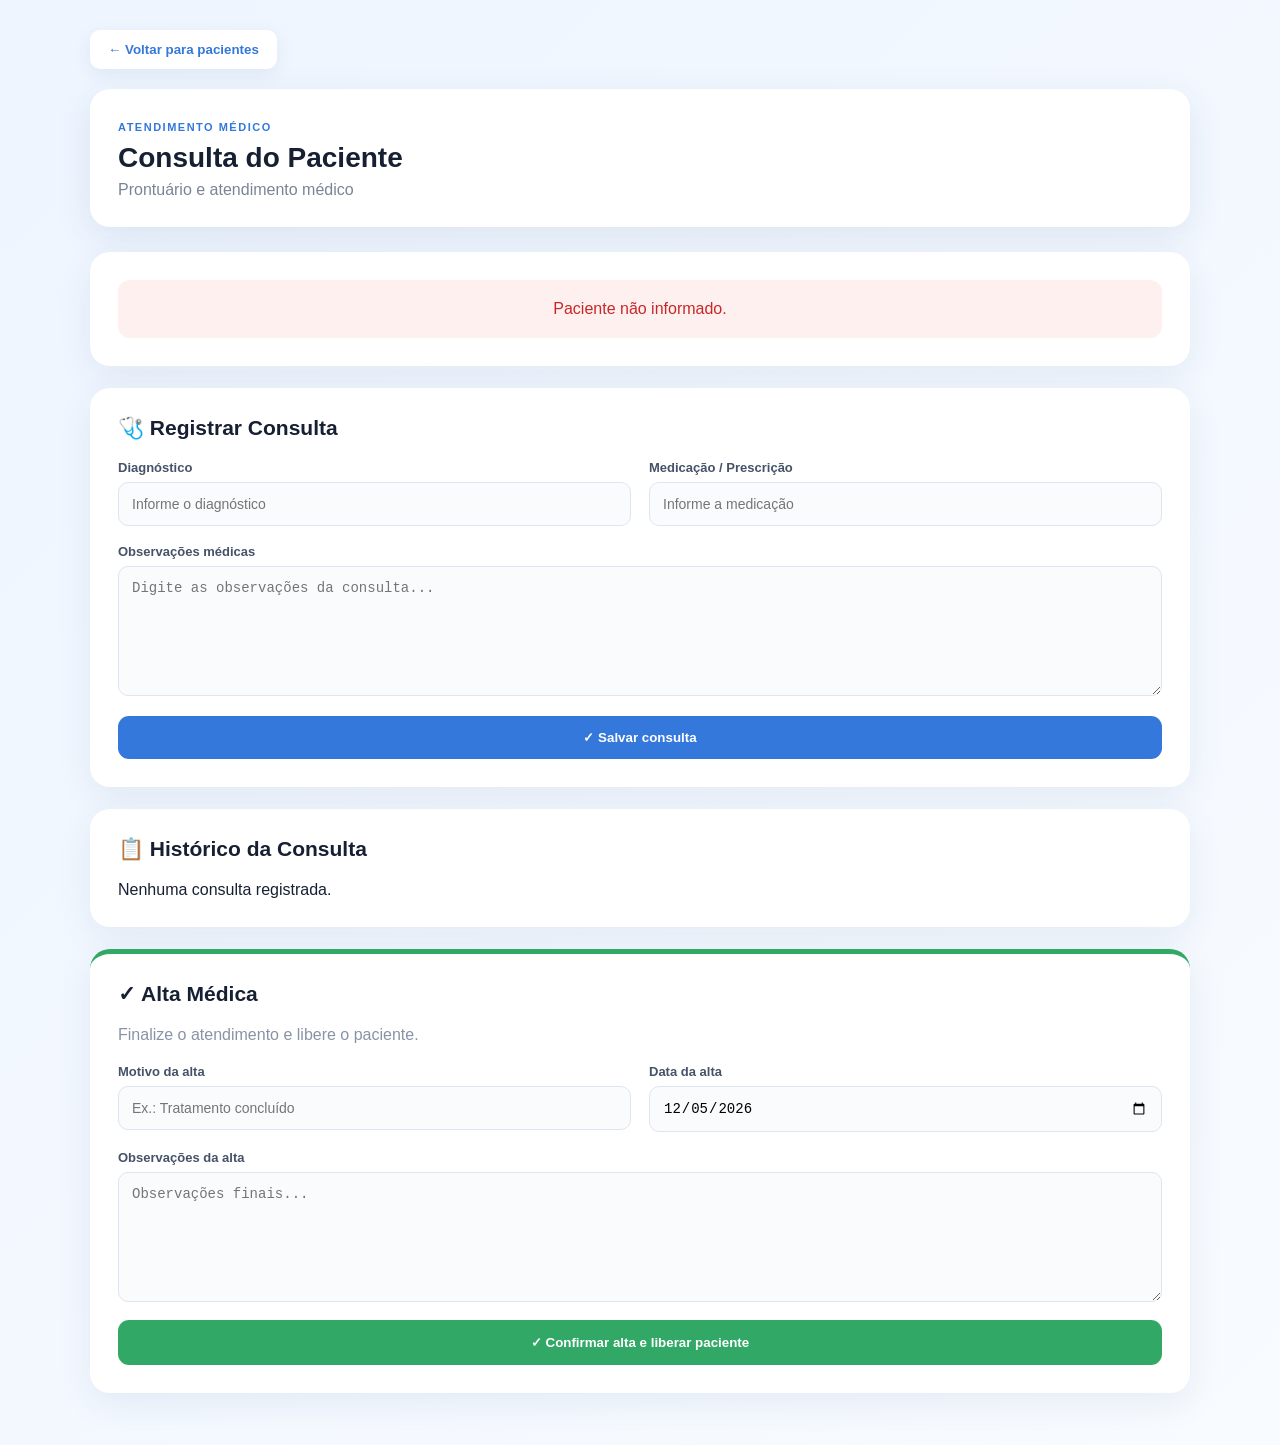
==== frontend/consulta.html @ 44344b50 "Add files via upload" ====
<!DOCTYPE html>
<html lang="pt-BR">

<head>

    <meta charset="UTF-8">

    <meta
        name="viewport"
        content="width=device-width, initial-scale=1.0"
    >

    <title>
        Consulta Médica
    </title>

    <style>

        * {
            box-sizing: border-box;
            margin: 0;
            padding: 0;
        }


        body {

            font-family:
                Arial,
                Helvetica,
                sans-serif;

            background:
                linear-gradient(
                    135deg,
                    #eef5ff,
                    #f8fbff
                );

            color: #172033;

            min-height: 100vh;

            padding: 30px 15px;

        }


        .container {

            max-width: 1100px;

            margin: auto;

        }


        .voltar {

            background: white;

            color: #3478db;

            border: none;

            padding: 12px 18px;

            border-radius: 10px;

            cursor: pointer;

            font-weight: bold;

            margin-bottom: 20px;

            box-shadow:
                0 5px 18px
                rgba(30,70,120,.08);

        }


        .header {

            background: white;

            border-radius: 20px;

            padding: 28px;

            margin-bottom: 25px;

            box-shadow:
                0 10px 35px
                rgba(30,70,120,.10);

        }


        .tag {

            color: #3478db;

            font-size: 11px;

            font-weight: bold;

            letter-spacing: 1.5px;

        }


        .header h1 {

            margin-top: 7px;

            font-size: 28px;

        }


        .header p {

            color: #7a8497;

            margin-top: 7px;

        }


        .card {

            background: white;

            border-radius: 20px;

            padding: 28px;

            margin-bottom: 22px;

            box-shadow:
                0 10px 35px
                rgba(30,70,120,.08);

        }


        .card h2 {

            margin-bottom: 20px;

            font-size: 21px;

        }


        .patient-header {

            display: flex;

            align-items: center;

            gap: 15px;

            margin-bottom: 22px;

        }


        .avatar {

            width: 60px;

            height: 60px;

            border-radius: 16px;

            display: flex;

            align-items: center;

            justify-content: center;

            background: #eaf3ff;

            color: #3478db;

            font-size: 25px;

            font-weight: bold;

        }


        .patient-header h2 {

            margin: 0;

        }


        .patient-header p {

            color: #8993a5;

            margin-top: 5px;

        }


        .info-grid {

            display: grid;

            grid-template-columns:
                repeat(3, 1fr);

            gap: 12px;

        }


        .info {

            background: #f7f9fc;

            padding: 15px;

            border-radius: 12px;

        }


        .info span {

            display: block;

            color: #8993a5;

            font-size: 11px;

            margin-bottom: 6px;

        }


        .info strong {

            font-size: 14px;

        }


        .risk {

            display: inline-block;

            margin-top: 18px;

            padding: 8px 13px;

            border-radius: 20px;

            font-size: 12px;

            font-weight: bold;

            text-transform: uppercase;

        }


        .risco-vermelho {

            background: #ffe7e7;

            color: #d82f2f;

        }


        .risco-amarelo {

            background: #fff8d9;

            color: #a18400;

        }


        .risco-verde {

            background: #e6f8ed;

            color: #23824b;

        }


        .risco-laranja {

            background: #fff0df;

            color: #d76a00;

        }


        .observacao {

            margin-top: 15px;

            padding: 15px;

            border-radius: 12px;

            background: #f8fafc;

            color: #596579;

            font-size: 14px;

        }


        .form-grid {

            display: grid;

            grid-template-columns:
                repeat(2, 1fr);

            gap: 18px;

        }


        .input-group {

            display: flex;

            flex-direction: column;

            gap: 7px;

        }


        .full {

            grid-column: 1 / -1;

        }


        label {

            font-size: 13px;

            font-weight: bold;

            color: #465268;

        }


        input,
        textarea {

            width: 100%;

            border: 1px solid #dfe5ee;

            background: #fafbfd;

            padding: 13px;

            border-radius: 10px;

            outline: none;

            font-size: 14px;

        }


        input:focus,
        textarea:focus {

            border-color: #3478db;

            background: white;

        }


        textarea {

            min-height: 130px;

            resize: vertical;

        }


        button {

            border: none;

            cursor: pointer;

            border-radius: 11px;

            font-weight: bold;

        }


        .primary {

            margin-top: 20px;

            background: #3478db;

            color: white;

            padding: 14px 24px;

            width: 100%;

        }


        .primary:hover {

            background: #2865bd;

        }


        .alta {

            border-top: 5px solid #32a866;

        }


        .alta button {

            width: 100%;

            padding: 15px;

            background: #32a866;

            color: white;

            margin-top: 18px;

        }


        .success {

            background: #e8f8ef;

            color: #23824b;

            padding: 14px;

            border-radius: 10px;

            margin-top: 15px;

            display: none;

        }


        .error {

            background: #fff0f0;

            color: #c62828;

            padding: 20px;

            border-radius: 12px;

            text-align: center;

        }


        .historico {

            margin-top: 20px;

        }


        .consulta-historico {

            background: #f7f9fc;

            padding: 15px;

            border-radius: 12px;

            margin-bottom: 10px;

        }


        .consulta-historico strong {

            display: block;

            margin-bottom: 5px;

        }


        .consulta-historico span {

            display: block;

            color: #667085;

            font-size: 13px;

            margin-top: 4px;

        }


        @media(max-width:700px) {

            .info-grid,
            .form-grid {

                grid-template-columns: 1fr;

            }


            .full {

                grid-column: auto;

            }

        }

    </style>

</head>


<body>

<div class="container">


    <button
        class="voltar"
        onclick="voltar()"
    >

        ← Voltar para pacientes

    </button>


    <header class="header">

        <span class="tag">
            ATENDIMENTO MÉDICO
        </span>

        <h1>
            Consulta do Paciente
        </h1>

        <p>
            Prontuário e atendimento médico
        </p>

    </header>


    <!-- =========================================
         DADOS DO PACIENTE
    ========================================== -->

    <section
        class="card"
        id="dadosPaciente"
    >

        <h2>
            Carregando paciente...
        </h2>

    </section>


    <!-- =========================================
         CONSULTA
    ========================================== -->

    <section class="card">

        <h2>
            🩺 Registrar Consulta
        </h2>


        <div class="form-grid">


            <div class="input-group">

                <label>
                    Diagnóstico
                </label>

                <input
                    id="diagnostico"
                    placeholder="Informe o diagnóstico"
                >

            </div>


            <div class="input-group">

                <label>
                    Medicação / Prescrição
                </label>

                <input
                    id="medicacao"
                    placeholder="Informe a medicação"
                >

            </div>


            <div class="input-group full">

                <label>
                    Observações médicas
                </label>

                <textarea
                    id="observacoes"
                    placeholder="Digite as observações da consulta..."
                ></textarea>

            </div>

        </div>


        <button
            class="primary"
            onclick="salvarConsulta()"
        >

            ✓ Salvar consulta

        </button>


        <div
            id="sucessoConsulta"
            class="success"
        >

            ✓ Consulta salva com sucesso.

        </div>

    </section>


    <!-- =========================================
         HISTÓRICO
    ========================================== -->

    <section class="card">

        <h2>
            📋 Histórico da Consulta
        </h2>


        <div
            id="historico"
            class="historico"
        >

            Nenhuma consulta registrada.

        </div>

    </section>


    <!-- =========================================
         ALTA
    ========================================== -->

    <section class="card alta">

        <h2>
            ✓ Alta Médica
        </h2>


        <p
            style="
                color:#8993a5;
                margin-bottom:20px;
            "
        >

            Finalize o atendimento e libere o paciente.

        </p>


        <div class="form-grid">


            <div class="input-group">

                <label>
                    Motivo da alta
                </label>

                <input
                    id="motivoAlta"
                    placeholder="Ex.: Tratamento concluído"
                >

            </div>


            <div class="input-group">

                <label>
                    Data da alta
                </label>

                <input
                    type="date"
                    id="dataAlta"
                >

            </div>


            <div class="input-group full">

                <label>
                    Observações da alta
                </label>

                <textarea
                    id="observacaoAlta"
                    placeholder="Observações finais..."
                ></textarea>

            </div>

        </div>


        <button
            onclick="darAlta()"
        >

            ✓ Confirmar alta e liberar paciente

        </button>

    </section>


</div>


<script>

    const params =
        new URLSearchParams(
            window.location.search
        );


    const pacienteId =
        params.get("id");


    let pacienteAtual =
        null;


    // =============================================
    // VOLTAR
    // =============================================

    function voltar() {

        window.location.href =
            "/medico.html";

    }


    // =============================================
    // CARREGAR PACIENTE
    // =============================================

    async function carregarPaciente() {

        const div =
            document.getElementById(
                "dadosPaciente"
            );


        if (!pacienteId) {

            div.innerHTML = `

                <div class="error">

                    Paciente não informado.

                </div>

            `;

            return;

        }


        try {

            const response =
                await fetch(
                    `/paciente/${pacienteId}`
                );


            const data =
                await response.json();


            if (!response.ok) {

                throw new Error(
                    data.erro ||
                    "Paciente não encontrado."
                );

            }


            pacienteAtual =
                data;


            const nome =
                data.nome ||
                "Paciente";


            const risco =
                String(
                    data.risco ||
                    "verde"
                ).toLowerCase();


            let classeRisco =
                "risco-verde";


            if (
                risco.includes("vermelho")
            ) {

                classeRisco =
                    "risco-vermelho";

            }

            else if (
                risco.includes("amarelo")
            ) {

                classeRisco =
                    "risco-amarelo";

            }

            else if (
                risco.includes("laranja")
            ) {

                classeRisco =
                    "risco-laranja";

            }


            const temperatura =
                data.temperatura !== null &&
                data.temperatura !== undefined &&
                data.temperatura !== ""
                    ? data.temperatura + " °C"
                    : "Não informada";


            div.innerHTML = `

                <div class="patient-header">

                    <div class="avatar">

                        ${nome
                            .charAt(0)
                            .toUpperCase()}

                    </div>


                    <div>

                        <h2>
                            ${nome}
                        </h2>

                        <p>
                            Paciente em atendimento
                        </p>

                    </div>

                </div>


                <div class="info-grid">

                    <div class="info">

                        <span>
                            Sintoma principal
                        </span>

                        <strong>
                            ${data.sintoma || "Não informado"}
                        </strong>

                    </div>


                    <div class="info">

                        <span>
                            Temperatura
                        </span>

                        <strong>
                            ${temperatura}
                        </strong>

                    </div>


                    <div class="info">

                        <span>
                            Alergias
                        </span>

                        <strong>
                            ${data.alergias || "Nenhuma"}
                        </strong>

                    </div>

                </div>


                <span
                    class="risk ${classeRisco}"
                >

                    Risco:
                    ${data.risco || "Não informado"}

                </span>


                <div class="observacao">

                    <strong>
                        Observações da triagem:
                    </strong>

                    <br><br>

                    ${data.observacao || "Nenhuma"}

                </div>

            `;


            carregarHistorico();


        } catch (error) {

            console.error(error);


            div.innerHTML = `

                <div class="error">

                    ❌ Não foi possível carregar o paciente.

                    <br><br>

                    ${error.message}

                </div>

            `;

        }

    }


    // =============================================
    // SALVAR CONSULTA
    // =============================================

    async function salvarConsulta() {

        if (!pacienteAtual) {

            alert(
                "Paciente não carregado."
            );

            return;

        }


        const diagnostico =
            document
                .getElementById(
                    "diagnostico"
                )
                .value
                .trim();


        const medicacao =
            document
                .getElementById(
                    "medicacao"
                )
                .value
                .trim();


        const observacoes =
            document
                .getElementById(
                    "observacoes"
                )
                .value
                .trim();


        if (!diagnostico) {

            alert(
                "Informe o diagnóstico."
            );

            return;

        }


        try {

            const response =
                await fetch(
                    "/consulta",
                    {

                        method: "POST",

                        headers: {

                            "Content-Type":
                                "application/json"

                        },

                        body: JSON.stringify({

                            pacienteId:
                                pacienteAtual.id,

                            diagnostico:
                                diagnostico,

                            medicacao:
                                medicacao,

                            observacoes:
                                observacoes

                        })

                    }
                );


            const data =
                await response.json();


            if (!response.ok) {

                throw new Error(
                    data.erro ||
                    "Erro ao salvar consulta."
                );

            }


            document
                .getElementById(
                    "sucessoConsulta"
                )
                .style.display =
                "block";


            document
                .getElementById(
                    "diagnostico"
                )
                .value = "";


            document
                .getElementById(
                    "medicacao"
                )
                .value = "";


            document
                .getElementById(
                    "observacoes"
                )
                .value = "";


            carregarHistorico();


            alert(
                "✓ Consulta salva com sucesso!"
            );


        } catch (error) {

            console.error(error);


            alert(
                "Erro ao salvar consulta:\n\n" +
                error.message
            );

        }

    }


    // =============================================
    // HISTÓRICO
    // =============================================

    async function carregarHistorico() {

        if (!pacienteId) {
            return;
        }


        const div =
            document.getElementById(
                "historico"
            );


        try {

            const response =
                await fetch(
                    `/paciente/${pacienteId}/consultas`
                );


            const consultas =
                await response.json();


            if (
                !Array.isArray(consultas) ||
                consultas.length === 0
            ) {

                div.innerHTML = `

                    <p style="color:#8993a5">
                        Nenhuma consulta registrada.
                    </p>

                `;

                return;

            }


            div.innerHTML = "";


            consultas
                .slice()
                .reverse()
                .forEach(
                    consulta => {

                        const data =
                            new Date(
                                consulta.createdAt
                            )
                            .toLocaleString(
                                "pt-BR"
                            );


                        div.innerHTML += `

                            <div
                                class="consulta-historico"
                            >

                                <strong>
                                    Diagnóstico:
                                    ${consulta.diagnostico}
                                </strong>

                                <span>
                                    Medicação:
                                    ${consulta.medicacao || "Nenhuma"}
                                </span>

                                <span>
                                    Observações:
                                    ${consulta.observacoes || "Nenhuma"}
                                </span>

                                <span>
                                    Data:
                                    ${data}
                                </span>

                            </div>

                        `;

                    }
                );


        } catch (error) {

            console.error(error);

            div.innerHTML = `
                <p style="color:#c62828">
                    Erro ao carregar histórico.
                </p>
            `;

        }

    }


    // =============================================
    // DATA ATUAL
    // =============================================

    function colocarDataAtual() {

        const hoje =
            new Date();


        const ano =
            hoje.getFullYear();


        const mes =
            String(
                hoje.getMonth() + 1
            ).padStart(2, "0");


        const dia =
            String(
                hoje.getDate()
            ).padStart(2, "0");


        document
            .getElementById(
                "dataAlta"
            )
            .value =
            `${ano}-${mes}-${dia}`;

    }


    // =============================================
    // DAR ALTA
    // =============================================

    async function darAlta() {

        if (!pacienteAtual) {

            alert(
                "Paciente não carregado."
            );

            return;

        }


        const motivo =
            document
                .getElementById(
                    "motivoAlta"
                )
                .value
                .trim();


        const data =
            document
                .getElementById(
                    "dataAlta"
                )
                .value;


        const observacao =
            document
                .getElementById(
                    "observacaoAlta"
                )
                .value
                .trim();


        if (!motivo) {

            alert(
                "Informe o motivo da alta."
            );

            return;

        }


        if (!data) {

            alert(
                "Informe a data da alta."
            );

            return;

        }


        const confirmar =
            confirm(
                "Deseja realmente dar alta para " +
                pacienteAtual.nome +
                "?"
            );


        if (!confirmar) {

            return;

        }


        try {

            const response =
                await fetch(
                    "/alta",
                    {

                        method: "POST",

                        headers: {

                            "Content-Type":
                                "application/json"

                        },

                        body: JSON.stringify({

                            pacienteId:
                                pacienteAtual.id,

                            motivo:
                                motivo,

                            observacao:
                                observacao,

                            data:
                                data

                        })

                    }
                );


            const result =
                await response.json();


            if (!response.ok) {

                throw new Error(
                    result.erro ||
                    "Erro ao registrar alta."
                );

            }


            alert(
                "✓ ALTA REALIZADA!\n\n" +
                "Paciente: " +
                pacienteAtual.nome +
                "\nStatus: LIBERADO"
            );


            window.location.href =
                "/medico.html";


        } catch (error) {

            console.error(error);


            alert(
                "Erro ao registrar alta:\n\n" +
                error.message
            );

        }

    }


    // =============================================
    // INICIALIZAÇÃO
    // =============================================

    colocarDataAtual();

    carregarPaciente();

</script>

</body>

</html>
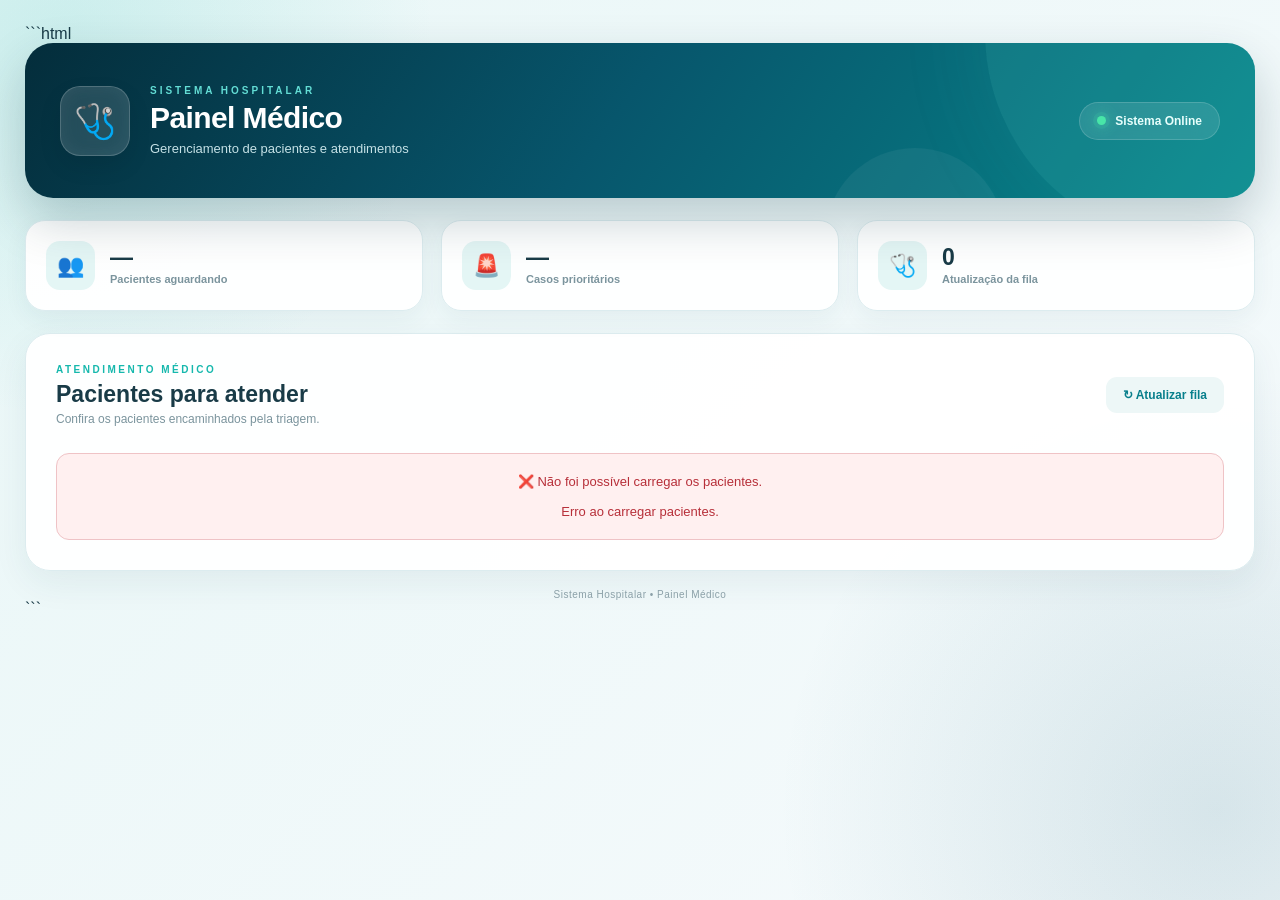
==== commit 520bf9fb: "Update print statement from 'Hello' to 'Goodbye'" ====
--- a/frontend/consulta.html
+++ b/frontend/consulta.html
@@ -1,3 +1,4 @@
+```html
 <!DOCTYPE html>
 <html lang="pt-BR">
 
@@ -5,551 +6,1259 @@
 
     <meta charset="UTF-8">
 
-    <meta
-        name="viewport"
-        content="width=device-width, initial-scale=1.0"
-    >
-
-    <title>
-        Consulta Médica
-    </title>
+    <meta name="viewport" content="width=device-width, initial-scale=1.0">
+
+    <title>Painel Médico | Sistema Hospitalar</title>
+
 
     <style>
 
+        /* ============================================================
+           RESET
+        ============================================================ */
+
         * {
-            box-sizing: border-box;
             margin: 0;
             padding: 0;
-        }
-
+            box-sizing: border-box;
+
+            font-family:
+                "Segoe UI",
+                Tahoma,
+                Geneva,
+                Verdana,
+                sans-serif;
+        }
+
+
+        /* ============================================================
+           VARIÁVEIS
+        ============================================================ */
+
+        :root {
+
+            --azul-profundo: #062f3d;
+
+            --azul: #075b73;
+
+            --azul-claro: #0c8291;
+
+            --turquesa: #16b8ad;
+
+            --turquesa-claro: #63ddd5;
+
+            --fundo: #edf7f8;
+
+            --branco: #ffffff;
+
+            --texto: #193b47;
+
+            --texto-claro: #7b949d;
+
+            --borda: #dcecef;
+
+            --verde: #18a875;
+
+            --amarelo: #d99d12;
+
+            --laranja: #e47725;
+
+            --vermelho: #d8444d;
+
+            --azul-risco: #357aa6;
+        }
+
+
+        /* ============================================================
+           BODY
+        ============================================================ */
 
         body {
 
-            font-family:
-                Arial,
-                Helvetica,
-                sans-serif;
-
-            background:
+            min-height: 100vh;
+
+            color: var(--texto);
+
+            background:
+
+                radial-gradient(
+                    circle at 5% 5%,
+                    rgba(22,184,173,.15),
+                    transparent 25%
+                ),
+
+                radial-gradient(
+                    circle at 95% 90%,
+                    rgba(7,91,115,.13),
+                    transparent 30%
+                ),
+
                 linear-gradient(
                     135deg,
-                    #eef5ff,
-                    #f8fbff
+                    #e9f7f7,
+                    #f6fafc
                 );
 
-            color: #172033;
-
-            min-height: 100vh;
-
-            padding: 30px 15px;
-
-        }
-
+            padding: 25px;
+
+            overflow-x: hidden;
+        }
+
+
+        /* ============================================================
+           CONTAINER
+        ============================================================ */
 
         .container {
 
-            max-width: 1100px;
+            width: 100%;
+
+            max-width: 1250px;
 
             margin: auto;
-
-        }
-
-
-        .voltar {
-
-            background: white;
-
-            color: #3478db;
-
-            border: none;
-
-            padding: 12px 18px;
-
-            border-radius: 10px;
-
-            cursor: pointer;
-
-            font-weight: bold;
-
-            margin-bottom: 20px;
+        }
+
+
+        /* ============================================================
+           HEADER PREMIUM
+        ============================================================ */
+
+        .header {
+
+            position: relative;
+
+            min-height: 155px;
+
+            padding: 30px 35px;
+
+            border-radius: 28px;
+
+            overflow: hidden;
+
+            display: flex;
+
+            align-items: center;
+
+            justify-content: space-between;
+
+            color: white;
+
+            background:
+
+                linear-gradient(
+                    125deg,
+                    #042d3b 0%,
+                    #07566c 48%,
+                    #07868a 100%
+                );
 
             box-shadow:
-                0 5px 18px
-                rgba(30,70,120,.08);
-
-        }
-
-
-        .header {
-
-            background: white;
+
+                0 22px 50px
+                rgba(4,45,59,.22);
+        }
+
+
+        /* brilho */
+
+        .header::before {
+
+            content: "";
+
+            position: absolute;
+
+            width: 420px;
+
+            height: 420px;
+
+            border-radius: 50%;
+
+            right: -150px;
+
+            top: -220px;
+
+            background:
+                rgba(99,221,213,.12);
+
+            box-shadow:
+                0 0 100px
+                rgba(99,221,213,.08);
+        }
+
+
+        .header::after {
+
+            content: "";
+
+            position: absolute;
+
+            width: 180px;
+
+            height: 180px;
+
+            border-radius: 50%;
+
+            right: 250px;
+
+            bottom: -130px;
+
+            background:
+                rgba(255,255,255,.05);
+        }
+
+
+        /* ============================================================
+           CABEÇALHO ESQUERDO
+        ============================================================ */
+
+        .header-left {
+
+            position: relative;
+
+            z-index: 3;
+
+            display: flex;
+
+            align-items: center;
+
+            gap: 20px;
+        }
+
+
+        .medical-icon {
+
+            width: 70px;
+
+            height: 70px;
+
+            flex-shrink: 0;
+
+            display: flex;
+
+            justify-content: center;
+
+            align-items: center;
 
             border-radius: 20px;
 
-            padding: 28px;
-
-            margin-bottom: 25px;
+            font-size: 34px;
+
+            background:
+                rgba(255,255,255,.13);
+
+            border:
+                1px solid
+                rgba(255,255,255,.2);
 
             box-shadow:
-                0 10px 35px
-                rgba(30,70,120,.10);
-
-        }
-
-
-        .tag {
-
-            color: #3478db;
-
-            font-size: 11px;
-
-            font-weight: bold;
-
-            letter-spacing: 1.5px;
-
+
+                inset 0 0 20px
+                rgba(255,255,255,.05),
+
+                0 10px 25px
+                rgba(0,0,0,.08);
+
+            backdrop-filter:
+                blur(10px);
+        }
+
+
+        .system-label {
+
+            display: block;
+
+            color: var(--turquesa-claro);
+
+            font-size: 10px;
+
+            font-weight: 800;
+
+            letter-spacing: 3px;
+
+            margin-bottom: 7px;
         }
 
 
         .header h1 {
 
-            margin-top: 7px;
-
-            font-size: 28px;
-
+            font-size: 30px;
+
+            line-height: 1;
+
+            margin-bottom: 8px;
+
+            letter-spacing: -.6px;
         }
 
 
         .header p {
 
-            color: #7a8497;
-
-            margin-top: 7px;
-
-        }
-
-
-        .card {
-
-            background: white;
-
-            border-radius: 20px;
-
-            padding: 28px;
-
-            margin-bottom: 22px;
+            color: #c5e1e6;
+
+            font-size: 13px;
+        }
+
+
+        /* ============================================================
+           STATUS
+        ============================================================ */
+
+        .system-status {
+
+            position: relative;
+
+            z-index: 5;
+
+            display: flex;
+
+            align-items: center;
+
+            gap: 9px;
+
+            padding: 11px 17px;
+
+            border-radius: 30px;
+
+            background:
+                rgba(255,255,255,.11);
+
+            border:
+                1px solid
+                rgba(255,255,255,.16);
+
+            color: #e8fffc;
+
+            font-size: 12px;
+
+            font-weight: 700;
+
+            backdrop-filter:
+                blur(12px);
+        }
+
+
+        .online-dot {
+
+            width: 9px;
+
+            height: 9px;
+
+            border-radius: 50%;
+
+            background: #48e5a8;
 
             box-shadow:
-                0 10px 35px
-                rgba(30,70,120,.08);
-
-        }
-
-
-        .card h2 {
-
-            margin-bottom: 20px;
-
-            font-size: 21px;
-
-        }
-
-
-        .patient-header {
-
-            display: flex;
-
-            align-items: center;
-
-            gap: 15px;
-
-            margin-bottom: 22px;
-
-        }
-
-
-        .avatar {
-
-            width: 60px;
-
-            height: 60px;
-
-            border-radius: 16px;
-
-            display: flex;
-
-            align-items: center;
-
-            justify-content: center;
-
-            background: #eaf3ff;
-
-            color: #3478db;
-
-            font-size: 25px;
-
-            font-weight: bold;
-
-        }
-
-
-        .patient-header h2 {
-
-            margin: 0;
-
-        }
-
-
-        .patient-header p {
-
-            color: #8993a5;
-
-            margin-top: 5px;
-
-        }
-
-
-        .info-grid {
+                0 0 0 4px
+                rgba(72,229,168,.12),
+
+                0 0 15px
+                rgba(72,229,168,.8);
+
+            animation:
+                online 2s infinite;
+        }
+
+
+        @keyframes online {
+
+            0%,
+            100% {
+                opacity: 1;
+                transform: scale(1);
+            }
+
+            50% {
+                opacity: .55;
+                transform: scale(.85);
+            }
+        }
+
+
+        /* ============================================================
+           ESTATÍSTICAS
+        ============================================================ */
+
+        .stats {
 
             display: grid;
 
             grid-template-columns:
                 repeat(3, 1fr);
 
+            gap: 18px;
+
+            margin-top: 22px;
+        }
+
+
+        .stat-card {
+
+            background:
+                rgba(255,255,255,.96);
+
+            border:
+                1px solid var(--borda);
+
+            border-radius: 20px;
+
+            padding: 20px;
+
+            display: flex;
+
+            align-items: center;
+
+            gap: 15px;
+
+            box-shadow:
+                0 8px 25px
+                rgba(30,72,84,.06);
+
+            transition:
+                .25s ease;
+        }
+
+
+        .stat-card:hover {
+
+            transform:
+                translateY(-3px);
+
+            box-shadow:
+                0 14px 32px
+                rgba(30,72,84,.10);
+        }
+
+
+        .stat-icon {
+
+            width: 49px;
+
+            height: 49px;
+
+            border-radius: 14px;
+
+            display: flex;
+
+            align-items: center;
+
+            justify-content: center;
+
+            font-size: 22px;
+
+            background:
+                #e4f6f5;
+
+            color:
+                var(--azul-claro);
+        }
+
+
+        .stat-number {
+
+            display: block;
+
+            color:
+                var(--texto);
+
+            font-size: 23px;
+
+            font-weight: 800;
+
+            line-height: 1;
+
+            margin-bottom: 4px;
+        }
+
+
+        .stat-label {
+
+            color:
+                var(--texto-claro);
+
+            font-size: 11px;
+
+            font-weight: 600;
+        }
+
+
+        /* ============================================================
+           PAINEL PRINCIPAL
+        ============================================================ */
+
+        .section {
+
+            margin-top: 22px;
+
+            background:
+                rgba(255,255,255,.97);
+
+            border:
+                1px solid var(--borda);
+
+            border-radius: 25px;
+
+            padding: 30px;
+
+            box-shadow:
+                0 12px 35px
+                rgba(30,72,84,.07);
+        }
+
+
+        /* ============================================================
+           TÍTULO
+        ============================================================ */
+
+        .section-title {
+
+            display: flex;
+
+            justify-content: space-between;
+
+            align-items: center;
+
+            margin-bottom: 27px;
+        }
+
+
+        .section-label {
+
+            display: block;
+
+            color:
+                var(--turquesa);
+
+            font-size: 10px;
+
+            font-weight: 800;
+
+            letter-spacing: 2.5px;
+
+            margin-bottom: 6px;
+        }
+
+
+        .section-title h2 {
+
+            color:
+                var(--texto);
+
+            font-size: 23px;
+
+            font-weight: 750;
+        }
+
+
+        .section-description {
+
+            color:
+                var(--texto-claro);
+
+            font-size: 12px;
+
+            margin-top: 4px;
+        }
+
+
+        /* ============================================================
+           BOTÃO ATUALIZAR
+        ============================================================ */
+
+        .refresh-btn {
+
+            width: auto;
+
+            margin: 0;
+
+            border: none;
+
+            padding: 11px 17px;
+
+            border-radius: 11px;
+
+            background:
+                #edf7f7;
+
+            color:
+                #087f8c;
+
+            font-size: 12px;
+
+            font-weight: 800;
+
+            cursor: pointer;
+
+            transition: .25s;
+        }
+
+
+        .refresh-btn:hover {
+
+            background:
+                #d9eeee;
+
+            transform:
+                translateY(-2px);
+        }
+
+
+        /* ============================================================
+           CARD DO PACIENTE
+        ============================================================ */
+
+        .patient-card {
+
+            position: relative;
+
+            padding: 23px;
+
+            margin-bottom: 15px;
+
+            border-radius: 18px;
+
+            background:
+                linear-gradient(
+                    145deg,
+                    #ffffff,
+                    #f8fcfd
+                );
+
+            border:
+                1px solid #dfedef;
+
+            box-shadow:
+                0 5px 17px
+                rgba(25,69,82,.055);
+
+            overflow: hidden;
+
+            animation:
+                cardIn .35s ease both;
+
+            transition:
+                .3s ease;
+        }
+
+
+        .patient-card:hover {
+
+            transform:
+                translateY(-4px);
+
+            border-color:
+                #b9dfe1;
+
+            box-shadow:
+                0 15px 35px
+                rgba(25,69,82,.11);
+        }
+
+
+        /* barra lateral */
+
+        .patient-card::before {
+
+            content: "";
+
+            position: absolute;
+
+            left: 0;
+
+            top: 0;
+
+            width: 4px;
+
+            height: 100%;
+
+            background:
+                linear-gradient(
+                    180deg,
+                    var(--turquesa),
+                    var(--azul-claro)
+                );
+        }
+
+
+        @keyframes cardIn {
+
+            from {
+
+                opacity: 0;
+
+                transform:
+                    translateY(12px);
+            }
+
+            to {
+
+                opacity: 1;
+
+                transform:
+                    translateY(0);
+            }
+        }
+
+
+        /* ============================================================
+           CABEÇALHO DO PACIENTE
+        ============================================================ */
+
+        .patient-top {
+
+            display: flex;
+
+            align-items: center;
+
+            gap: 15px;
+        }
+
+
+        .patient-avatar {
+
+            width: 55px;
+
+            height: 55px;
+
+            min-width: 55px;
+
+            display: flex;
+
+            align-items: center;
+
+            justify-content: center;
+
+            border-radius: 16px;
+
+            background:
+                linear-gradient(
+                    145deg,
+                    #087f8c,
+                    #17b7ad
+                );
+
+            color: white;
+
+            font-size: 21px;
+
+            font-weight: 800;
+
+            box-shadow:
+                0 7px 16px
+                rgba(8,127,140,.19);
+        }
+
+
+        .patient-name {
+
+            flex: 1;
+        }
+
+
+        .patient-name h3 {
+
+            color:
+                #173f4e;
+
+            font-size: 17px;
+
+            margin-bottom: 4px;
+        }
+
+
+        .patient-name span {
+
+            color:
+                #91a3aa;
+
+            font-size: 11px;
+        }
+
+
+        /* ============================================================
+           RISCO
+        ============================================================ */
+
+        .risk {
+
+            padding: 7px 13px;
+
+            border-radius: 30px;
+
+            font-size: 10px;
+
+            font-weight: 900;
+
+            letter-spacing: .5px;
+
+            text-transform: uppercase;
+        }
+
+
+        .risco-verde {
+
+            color:
+                #08794a;
+
+            background:
+                #e3f8ed;
+
+            border:
+                1px solid #bde8cf;
+        }
+
+
+        .risco-amarelo {
+
+            color:
+                #8a6700;
+
+            background:
+                #fff7d9;
+
+            border:
+                1px solid #f0dc99;
+        }
+
+
+        .risco-laranja {
+
+            color:
+                #a95718;
+
+            background:
+                #fff0e4;
+
+            border:
+                1px solid #f0c7a5;
+        }
+
+
+        .risco-vermelho {
+
+            color:
+                #b72f39;
+
+            background:
+                #ffe8e9;
+
+            border:
+                1px solid #efb6ba;
+        }
+
+
+        .risco-azul {
+
+            color:
+                #286b96;
+
+            background:
+                #e6f2fa;
+
+            border:
+                1px solid #c2dcea;
+        }
+
+
+        /* ============================================================
+           INFORMAÇÕES
+        ============================================================ */
+
+        .patient-info {
+
+            display: grid;
+
+            grid-template-columns:
+                repeat(3, 1fr);
+
             gap: 12px;
 
-        }
-
-
-        .info {
-
-            background: #f7f9fc;
-
-            padding: 15px;
+            margin-top: 20px;
+        }
+
+
+        .info-box {
+
+            padding: 14px;
 
             border-radius: 12px;
 
-        }
-
-
-        .info span {
+            background:
+                #f3f8f9;
+
+            border:
+                1px solid #e4eef0;
+        }
+
+
+        .info-box span {
 
             display: block;
 
-            color: #8993a5;
-
-            font-size: 11px;
+            color:
+                #91a3aa;
+
+            font-size: 9px;
+
+            font-weight: 800;
+
+            text-transform: uppercase;
+
+            letter-spacing: .7px;
+
+            margin-bottom: 5px;
+        }
+
+
+        .info-box strong {
+
+            color:
+                #38545f;
+
+            font-size: 13px;
+
+            font-weight: 700;
+        }
+
+
+        /* ============================================================
+           OBSERVAÇÃO
+        ============================================================ */
+
+        .observation {
+
+            margin-top: 13px;
+
+            padding: 14px 16px;
+
+            border-radius: 12px;
+
+            background:
+                #edf7f7;
+
+            border-left:
+                3px solid
+                var(--turquesa);
+
+            color:
+                #617a82;
+
+            font-size: 12px;
+
+            line-height: 1.5;
+        }
+
+
+        .observation strong {
+
+            color:
+                #234c59;
+        }
+
+
+        /* ============================================================
+           BOTÃO ATENDER
+        ============================================================ */
+
+        .attend-btn {
+
+            width: 100%;
+
+            margin-top: 17px;
+
+            padding: 14px;
+
+            border: none;
+
+            border-radius: 11px;
+
+            cursor: pointer;
+
+            color: white;
+
+            font-size: 13px;
+
+            font-weight: 800;
+
+            background:
+                linear-gradient(
+                    135deg,
+                    #075b73,
+                    #0b9995
+                );
+
+            box-shadow:
+                0 7px 16px
+                rgba(7,91,115,.18);
+
+            transition:
+                .25s ease;
+        }
+
+
+        .attend-btn:hover {
+
+            transform:
+                translateY(-2px);
+
+            box-shadow:
+                0 11px 23px
+                rgba(7,91,115,.25);
+
+            filter:
+                brightness(1.06);
+        }
+
+
+        .attend-btn:active {
+
+            transform:
+                translateY(0);
+        }
+
+
+        /* ============================================================
+           ESTADO VAZIO
+        ============================================================ */
+
+        .empty {
+
+            text-align: center;
+
+            padding: 65px 20px;
+        }
+
+
+        .empty-icon {
+
+            width: 75px;
+
+            height: 75px;
+
+            margin:
+                0 auto 18px;
+
+            border-radius: 22px;
+
+            display: flex;
+
+            align-items: center;
+
+            justify-content: center;
+
+            background:
+                linear-gradient(
+                    145deg,
+                    #e2f6f5,
+                    #edfafa
+                );
+
+            color:
+                var(--turquesa);
+
+            font-size: 31px;
+
+            box-shadow:
+                0 8px 20px
+                rgba(22,184,173,.08);
+        }
+
+
+        .empty h3 {
+
+            color:
+                #365663;
+
+            font-size: 17px;
 
             margin-bottom: 6px;
-
-        }
-
-
-        .info strong {
-
-            font-size: 14px;
-
-        }
-
-
-        .risk {
-
-            display: inline-block;
+        }
+
+
+        .empty p {
+
+            color:
+                #8ba0a8;
+
+            font-size: 12px;
+        }
+
+
+        /* ============================================================
+           ERRO
+        ============================================================ */
+
+        .error {
+
+            padding: 20px;
+
+            text-align: center;
+
+            border-radius: 13px;
+
+            background:
+                #fff0f0;
+
+            color:
+                #b72f39;
+
+            border:
+                1px solid #efc3c6;
+
+            font-size: 13px;
+        }
+
+
+        /* ============================================================
+           RODAPÉ
+        ============================================================ */
+
+        footer {
+
+            text-align: center;
 
             margin-top: 18px;
 
-            padding: 8px 13px;
-
-            border-radius: 20px;
-
-            font-size: 12px;
-
-            font-weight: bold;
-
-            text-transform: uppercase;
-
-        }
-
-
-        .risco-vermelho {
-
-            background: #ffe7e7;
-
-            color: #d82f2f;
-
-        }
-
-
-        .risco-amarelo {
-
-            background: #fff8d9;
-
-            color: #a18400;
-
-        }
-
-
-        .risco-verde {
-
-            background: #e6f8ed;
-
-            color: #23824b;
-
-        }
-
-
-        .risco-laranja {
-
-            background: #fff0df;
-
-            color: #d76a00;
-
-        }
-
-
-        .observacao {
-
-            margin-top: 15px;
-
-            padding: 15px;
-
-            border-radius: 12px;
-
-            background: #f8fafc;
-
-            color: #596579;
-
-            font-size: 14px;
-
-        }
-
-
-        .form-grid {
-
-            display: grid;
-
-            grid-template-columns:
-                repeat(2, 1fr);
-
-            gap: 18px;
-
-        }
-
-
-        .input-group {
-
-            display: flex;
-
-            flex-direction: column;
-
-            gap: 7px;
-
-        }
-
-
-        .full {
-
-            grid-column: 1 / -1;
-
-        }
-
-
-        label {
-
-            font-size: 13px;
-
-            font-weight: bold;
-
-            color: #465268;
-
-        }
-
-
-        input,
-        textarea {
-
-            width: 100%;
-
-            border: 1px solid #dfe5ee;
-
-            background: #fafbfd;
-
-            padding: 13px;
-
-            border-radius: 10px;
-
-            outline: none;
-
-            font-size: 14px;
-
-        }
-
-
-        input:focus,
-        textarea:focus {
-
-            border-color: #3478db;
-
-            background: white;
-
-        }
-
-
-        textarea {
-
-            min-height: 130px;
-
-            resize: vertical;
-
-        }
-
-
-        button {
-
-            border: none;
-
-            cursor: pointer;
-
-            border-radius: 11px;
-
-            font-weight: bold;
-
-        }
-
-
-        .primary {
-
-            margin-top: 20px;
-
-            background: #3478db;
-
-            color: white;
-
-            padding: 14px 24px;
-
-            width: 100%;
-
-        }
-
-
-        .primary:hover {
-
-            background: #2865bd;
-
-        }
-
-
-        .alta {
-
-            border-top: 5px solid #32a866;
-
-        }
-
-
-        .alta button {
-
-            width: 100%;
-
-            padding: 15px;
-
-            background: #32a866;
-
-            color: white;
-
-            margin-top: 18px;
-
-        }
-
-
-        .success {
-
-            background: #e8f8ef;
-
-            color: #23824b;
-
-            padding: 14px;
-
-            border-radius: 10px;
-
-            margin-top: 15px;
-
-            display: none;
-
-        }
-
-
-        .error {
-
-            background: #fff0f0;
-
-            color: #c62828;
-
-            padding: 20px;
-
-            border-radius: 12px;
-
-            text-align: center;
-
-        }
-
-
-        .historico {
-
-            margin-top: 20px;
-
-        }
-
-
-        .consulta-historico {
-
-            background: #f7f9fc;
-
-            padding: 15px;
-
-            border-radius: 12px;
-
-            margin-bottom: 10px;
-
-        }
-
-
-        .consulta-historico strong {
-
-            display: block;
-
-            margin-bottom: 5px;
-
-        }
-
-
-        .consulta-historico span {
-
-            display: block;
-
-            color: #667085;
-
-            font-size: 13px;
-
-            margin-top: 4px;
-
-        }
-
-
-        @media(max-width:700px) {
-
-            .info-grid,
-            .form-grid {
-
-                grid-template-columns: 1fr;
-
-            }
-
-
-            .full {
-
-                grid-column: auto;
-
-            }
-
+            color:
+                #8ba0a8;
+
+            font-size: 10px;
+
+            letter-spacing: .5px;
+        }
+
+
+        /* ============================================================
+           RESPONSIVO
+        ============================================================ */
+
+        @media (max-width: 800px) {
+
+            body {
+                padding: 15px;
+            }
+
+
+            .header {
+
+                padding: 25px 22px;
+
+                flex-direction: column;
+
+                align-items: flex-start;
+
+                gap: 20px;
+            }
+
+
+            .header h1 {
+                font-size: 24px;
+            }
+
+
+            .system-status {
+                align-self: flex-start;
+            }
+
+
+            .stats {
+
+                grid-template-columns:
+                    1fr;
+            }
+
+
+            .section {
+
+                padding: 21px 17px;
+            }
+
+
+            .patient-info {
+
+                grid-template-columns:
+                    1fr;
+            }
+        }
+
+
+        @media (max-width: 520px) {
+
+            .header-left {
+
+                align-items:
+                    flex-start;
+            }
+
+
+            .medical-icon {
+
+                width: 52px;
+
+                height: 52px;
+
+                font-size: 25px;
+            }
+
+
+            .header h1 {
+                font-size: 21px;
+            }
+
+
+            .section-title {
+
+                flex-direction: column;
+
+                align-items:
+                    flex-start;
+
+                gap: 13px;
+            }
+
+
+            .refresh-btn {
+
+                width: 100%;
+            }
+
+
+            .patient-card {
+
+                padding: 18px 15px;
+            }
+
+
+            .patient-top {
+
+                align-items:
+                    flex-start;
+            }
+
+
+            .patient-avatar {
+
+                width: 47px;
+
+                height: 47px;
+
+                min-width: 47px;
+            }
+
+
+            .risk {
+
+                position: absolute;
+
+                right: 15px;
+
+                top: 18px;
+            }
+
+
+            .patient-name {
+
+                padding-right: 70px;
+            }
         }
 
     </style>
@@ -559,971 +1268,665 @@
 
 <body>
 
+
 <div class="container">
 
 
-    <button
-        class="voltar"
-        onclick="voltar()"
-    >
-
-        ← Voltar para pacientes
-
-    </button>
-
+    <!-- =========================================================
+         CABEÇALHO
+    ========================================================== -->
 
     <header class="header">
 
-        <span class="tag">
-            ATENDIMENTO MÉDICO
-        </span>
-
-        <h1>
-            Consulta do Paciente
-        </h1>
-
-        <p>
-            Prontuário e atendimento médico
-        </p>
+
+        <div class="header-left">
+
+
+            <div class="medical-icon">
+                🩺
+            </div>
+
+
+            <div>
+
+                <span class="system-label">
+                    SISTEMA HOSPITALAR
+                </span>
+
+                <h1>
+                    Painel Médico
+                </h1>
+
+                <p>
+                    Gerenciamento de pacientes e atendimentos
+                </p>
+
+            </div>
+
+
+        </div>
+
+
+        <div class="system-status">
+
+            <span class="online-dot"></span>
+
+            Sistema Online
+
+        </div>
+
 
     </header>
 
 
-    <!-- =========================================
-         DADOS DO PACIENTE
-    ========================================== -->
-
-    <section
-        class="card"
-        id="dadosPaciente"
-    >
-
-        <h2>
-            Carregando paciente...
-        </h2>
+
+    <!-- =========================================================
+         ESTATÍSTICAS
+    ========================================================== -->
+
+    <div class="stats">
+
+
+        <div class="stat-card">
+
+            <div class="stat-icon">
+                👥
+            </div>
+
+            <div>
+
+                <span
+                    id="totalPacientes"
+                    class="stat-number"
+                >
+                    0
+                </span>
+
+                <span class="stat-label">
+                    Pacientes aguardando
+                </span>
+
+            </div>
+
+        </div>
+
+
+        <div class="stat-card">
+
+            <div class="stat-icon">
+                🚨
+            </div>
+
+            <div>
+
+                <span
+                    id="urgentes"
+                    class="stat-number"
+                >
+                    0
+                </span>
+
+                <span class="stat-label">
+                    Casos prioritários
+                </span>
+
+            </div>
+
+        </div>
+
+
+        <div class="stat-card">
+
+            <div class="stat-icon">
+                🩺
+            </div>
+
+            <div>
+
+                <span
+                    id="atendimentos"
+                    class="stat-number"
+                >
+                    0
+                </span>
+
+                <span class="stat-label">
+                    Atualização da fila
+                </span>
+
+            </div>
+
+        </div>
+
+
+    </div>
+
+
+
+    <!-- =========================================================
+         PAINEL
+    ========================================================== -->
+
+    <section class="section">
+
+
+        <div class="section-title">
+
+
+            <div>
+
+                <span class="section-label">
+                    ATENDIMENTO MÉDICO
+                </span>
+
+                <h2>
+                    Pacientes para atender
+                </h2>
+
+                <p class="section-description">
+                    Confira os pacientes encaminhados pela triagem.
+                </p>
+
+            </div>
+
+
+            <button
+                class="refresh-btn"
+                onclick="carregarPacientes()"
+            >
+                ↻ Atualizar fila
+            </button>
+
+
+        </div>
+
+
+        <div id="triagem"></div>
+
 
     </section>
 
 
-    <!-- =========================================
-         CONSULTA
-    ========================================== -->
-
-    <section class="card">
-
-        <h2>
-            🩺 Registrar Consulta
-        </h2>
-
-
-        <div class="form-grid">
-
-
-            <div class="input-group">
-
-                <label>
-                    Diagnóstico
-                </label>
-
-                <input
-                    id="diagnostico"
-                    placeholder="Informe o diagnóstico"
-                >
-
-            </div>
-
-
-            <div class="input-group">
-
-                <label>
-                    Medicação / Prescrição
-                </label>
-
-                <input
-                    id="medicacao"
-                    placeholder="Informe a medicação"
-                >
-
-            </div>
-
-
-            <div class="input-group full">
-
-                <label>
-                    Observações médicas
-                </label>
-
-                <textarea
-                    id="observacoes"
-                    placeholder="Digite as observações da consulta..."
-                ></textarea>
-
-            </div>
-
-        </div>
-
-
-        <button
-            class="primary"
-            onclick="salvarConsulta()"
-        >
-
-            ✓ Salvar consulta
-
-        </button>
-
-
-        <div
-            id="sucessoConsulta"
-            class="success"
-        >
-
-            ✓ Consulta salva com sucesso.
-
-        </div>
-
-    </section>
-
-
-    <!-- =========================================
-         HISTÓRICO
-    ========================================== -->
-
-    <section class="card">
-
-        <h2>
-            📋 Histórico da Consulta
-        </h2>
-
-
-        <div
-            id="historico"
-            class="historico"
-        >
-
-            Nenhuma consulta registrada.
-
-        </div>
-
-    </section>
-
-
-    <!-- =========================================
-         ALTA
-    ========================================== -->
-
-    <section class="card alta">
-
-        <h2>
-            ✓ Alta Médica
-        </h2>
-
-
-        <p
-            style="
-                color:#8993a5;
-                margin-bottom:20px;
-            "
-        >
-
-            Finalize o atendimento e libere o paciente.
-
-        </p>
-
-
-        <div class="form-grid">
-
-
-            <div class="input-group">
-
-                <label>
-                    Motivo da alta
-                </label>
-
-                <input
-                    id="motivoAlta"
-                    placeholder="Ex.: Tratamento concluído"
-                >
-
-            </div>
-
-
-            <div class="input-group">
-
-                <label>
-                    Data da alta
-                </label>
-
-                <input
-                    type="date"
-                    id="dataAlta"
-                >
-
-            </div>
-
-
-            <div class="input-group full">
-
-                <label>
-                    Observações da alta
-                </label>
-
-                <textarea
-                    id="observacaoAlta"
-                    placeholder="Observações finais..."
-                ></textarea>
-
-            </div>
-
-        </div>
-
-
-        <button
-            onclick="darAlta()"
-        >
-
-            ✓ Confirmar alta e liberar paciente
-
-        </button>
-
-    </section>
+    <footer>
+
+        Sistema Hospitalar • Painel Médico
+
+    </footer>
 
 
 </div>
 
 
+
 <script>
 
-    const params =
-        new URLSearchParams(
-            window.location.search
-        );
-
-
-    const pacienteId =
-        params.get("id");
-
-
-    let pacienteAtual =
-        null;
-
-
-    // =============================================
-    // VOLTAR
-    // =============================================
-
-    function voltar() {
-
-        window.location.href =
-            "/medico.html";
-
-    }
-
-
-    // =============================================
-    // CARREGAR PACIENTE
-    // =============================================
-
-    async function carregarPaciente() {
+
+    /* ============================================================
+       CARREGAR PACIENTES
+    ============================================================ */
+
+    async function carregarPacientes() {
+
 
         const div =
             document.getElementById(
-                "dadosPaciente"
+                "triagem"
             );
 
 
-        if (!pacienteId) {
-
-            div.innerHTML = `
-
-                <div class="error">
-
-                    Paciente não informado.
-
+        div.innerHTML = `
+
+            <div class="empty">
+
+                <div class="empty-icon">
+                    ⏳
                 </div>
 
-            `;
-
-            return;
-
-        }
+                <h3>
+                    Carregando pacientes...
+                </h3>
+
+                <p>
+                    Aguarde enquanto atualizamos a fila.
+                </p>
+
+            </div>
+
+        `;
 
 
         try {
+
 
             const response =
                 await fetch(
-                    `/paciente/${pacienteId}`
+                    "/triagem"
                 );
 
 
-            const data =
+            if (!response.ok) {
+
+                throw new Error(
+                    "Erro ao carregar pacientes."
+                );
+
+            }
+
+
+            const pacientes =
                 await response.json();
 
 
-            if (!response.ok) {
-
-                throw new Error(
-                    data.erro ||
-                    "Paciente não encontrado."
-                );
-
-            }
-
-
-            pacienteAtual =
-                data;
-
-
-            const nome =
-                data.nome ||
-                "Paciente";
-
-
-            const risco =
-                String(
-                    data.risco ||
-                    "verde"
-                ).toLowerCase();
-
-
-            let classeRisco =
-                "risco-verde";
-
-
-            if (
-                risco.includes("vermelho")
-            ) {
-
-                classeRisco =
-                    "risco-vermelho";
-
-            }
-
-            else if (
-                risco.includes("amarelo")
-            ) {
-
-                classeRisco =
-                    "risco-amarelo";
-
-            }
-
-            else if (
-                risco.includes("laranja")
-            ) {
-
-                classeRisco =
-                    "risco-laranja";
-
-            }
-
-
-            const temperatura =
-                data.temperatura !== null &&
-                data.temperatura !== undefined &&
-                data.temperatura !== ""
-                    ? data.temperatura + " °C"
-                    : "Não informada";
-
-
-            div.innerHTML = `
-
-                <div class="patient-header">
-
-                    <div class="avatar">
-
-                        ${nome
-                            .charAt(0)
-                            .toUpperCase()}
-
-                    </div>
-
-
-                    <div>
-
-                        <h2>
-                            ${nome}
-                        </h2>
-
-                        <p>
-                            Paciente em atendimento
-                        </p>
-
-                    </div>
-
-                </div>
-
-
-                <div class="info-grid">
-
-                    <div class="info">
-
-                        <span>
-                            Sintoma principal
-                        </span>
-
-                        <strong>
-                            ${data.sintoma || "Não informado"}
-                        </strong>
-
-                    </div>
-
-
-                    <div class="info">
-
-                        <span>
-                            Temperatura
-                        </span>
-
-                        <strong>
-                            ${temperatura}
-                        </strong>
-
-                    </div>
-
-
-                    <div class="info">
-
-                        <span>
-                            Alergias
-                        </span>
-
-                        <strong>
-                            ${data.alergias || "Nenhuma"}
-                        </strong>
-
-                    </div>
-
-                </div>
-
-
-                <span
-                    class="risk ${classeRisco}"
-                >
-
-                    Risco:
-                    ${data.risco || "Não informado"}
-
-                </span>
-
-
-                <div class="observacao">
-
-                    <strong>
-                        Observações da triagem:
-                    </strong>
-
-                    <br><br>
-
-                    ${data.observacao || "Nenhuma"}
-
-                </div>
-
-            `;
-
-
-            carregarHistorico();
-
-
-        } catch (error) {
-
-            console.error(error);
-
-
-            div.innerHTML = `
-
-                <div class="error">
-
-                    ❌ Não foi possível carregar o paciente.
-
-                    <br><br>
-
-                    ${error.message}
-
-                </div>
-
-            `;
-
-        }
-
-    }
-
-
-    // =============================================
-    // SALVAR CONSULTA
-    // =============================================
-
-    async function salvarConsulta() {
-
-        if (!pacienteAtual) {
-
-            alert(
-                "Paciente não carregado."
-            );
-
-            return;
-
-        }
-
-
-        const diagnostico =
-            document
-                .getElementById(
-                    "diagnostico"
-                )
-                .value
-                .trim();
-
-
-        const medicacao =
-            document
-                .getElementById(
-                    "medicacao"
-                )
-                .value
-                .trim();
-
-
-        const observacoes =
-            document
-                .getElementById(
-                    "observacoes"
-                )
-                .value
-                .trim();
-
-
-        if (!diagnostico) {
-
-            alert(
-                "Informe o diagnóstico."
-            );
-
-            return;
-
-        }
-
-
-        try {
-
-            const response =
-                await fetch(
-                    "/consulta",
+            div.innerHTML = "";
+
+
+            /* ====================================================
+               ESTATÍSTICAS
+            ==================================================== */
+
+            const total =
+                Array.isArray(pacientes)
+                    ? pacientes.length
+                    : 0;
+
+
+            const urgentes =
+                Array.isArray(pacientes)
+                    ? pacientes.filter(
+                        p => {
+
+                            const risco =
+                                String(
+                                    p.risco || ""
+                                ).toLowerCase();
+
+                            return (
+                                risco.includes("vermelho") ||
+                                risco.includes("laranja")
+                            );
+                        }
+                    ).length
+                    : 0;
+
+
+            document.getElementById(
+                "totalPacientes"
+            ).textContent = total;
+
+
+            document.getElementById(
+                "urgentes"
+            ).textContent = urgentes;
+
+
+            document.getElementById(
+                "atendimentos"
+            ).textContent =
+                new Date().toLocaleTimeString(
+                    "pt-BR",
                     {
-
-                        method: "POST",
-
-                        headers: {
-
-                            "Content-Type":
-                                "application/json"
-
-                        },
-
-                        body: JSON.stringify({
-
-                            pacienteId:
-                                pacienteAtual.id,
-
-                            diagnostico:
-                                diagnostico,
-
-                            medicacao:
-                                medicacao,
-
-                            observacoes:
-                                observacoes
-
-                        })
-
+                        hour: "2-digit",
+                        minute: "2-digit"
                     }
                 );
 
 
-            const data =
-                await response.json();
-
-
-            if (!response.ok) {
-
-                throw new Error(
-                    data.erro ||
-                    "Erro ao salvar consulta."
-                );
-
-            }
-
-
-            document
-                .getElementById(
-                    "sucessoConsulta"
-                )
-                .style.display =
-                "block";
-
-
-            document
-                .getElementById(
-                    "diagnostico"
-                )
-                .value = "";
-
-
-            document
-                .getElementById(
-                    "medicacao"
-                )
-                .value = "";
-
-
-            document
-                .getElementById(
-                    "observacoes"
-                )
-                .value = "";
-
-
-            carregarHistorico();
-
+            /* ====================================================
+               NENHUM PACIENTE
+            ==================================================== */
+
+            if (
+                !Array.isArray(pacientes) ||
+                pacientes.length === 0
+            ) {
+
+
+                div.innerHTML = `
+
+                    <div class="empty">
+
+                        <div class="empty-icon">
+                            ✓
+                        </div>
+
+                        <h3>
+                            Fila tranquila
+                        </h3>
+
+                        <p>
+                            Não há pacientes aguardando
+                            atendimento no momento.
+                        </p>
+
+                    </div>
+
+                `;
+
+
+                return;
+            }
+
+
+
+            /* ====================================================
+               CRIAR CARDS
+            ==================================================== */
+
+            pacientes.forEach(
+                (paciente, index) => {
+
+
+                    const risco =
+                        String(
+                            paciente.risco ||
+                            "verde"
+                        ).toLowerCase();
+
+
+                    let classeRisco =
+                        "risco-verde";
+
+
+                    if (
+                        risco.includes(
+                            "vermelho"
+                        )
+                    ) {
+
+                        classeRisco =
+                            "risco-vermelho";
+
+                    }
+
+                    else if (
+                        risco.includes(
+                            "amarelo"
+                        )
+                    ) {
+
+                        classeRisco =
+                            "risco-amarelo";
+
+                    }
+
+                    else if (
+                        risco.includes(
+                            "laranja"
+                        )
+                    ) {
+
+                        classeRisco =
+                            "risco-laranja";
+
+                    }
+
+                    else if (
+                        risco.includes(
+                            "azul"
+                        )
+                    ) {
+
+                        classeRisco =
+                            "risco-azul";
+                    }
+
+
+
+                    const nome =
+                        paciente.nome ||
+                        "Paciente";
+
+
+                    const sintoma =
+                        paciente.sintoma ||
+                        "Não informado";
+
+
+                    const temperatura =
+                        paciente.temperatura !== null &&
+                        paciente.temperatura !== undefined &&
+                        paciente.temperatura !== ""
+
+                            ? paciente.temperatura +
+                              " °C"
+
+                            : "Não informada";
+
+
+                    const alergias =
+                        paciente.alergias ||
+                        "Nenhuma";
+
+
+                    const observacao =
+                        paciente.observacao ||
+                        "Nenhuma informação adicional.";
+
+
+
+                    const card =
+                        document.createElement(
+                            "div"
+                        );
+
+
+                    card.className =
+                        "patient-card";
+
+
+                    card.style.animationDelay =
+                        `${index * 0.05}s`;
+
+
+                    card.innerHTML = `
+
+
+                        <div class="patient-top">
+
+
+                            <div class="patient-avatar">
+
+                                ${
+                                    nome
+                                        .charAt(0)
+                                        .toUpperCase()
+                                }
+
+                            </div>
+
+
+                            <div class="patient-name">
+
+                                <h3>
+                                    ${nome}
+                                </h3>
+
+                                <span>
+                                    Aguardando atendimento médico
+                                </span>
+
+                            </div>
+
+
+                            <span
+                                class="risk ${classeRisco}"
+                            >
+
+                                ${paciente.risco || "VERDE"}
+
+                            </span>
+
+
+                        </div>
+
+
+
+                        <div class="patient-info">
+
+
+                            <div class="info-box">
+
+                                <span>
+                                    Sintoma
+                                </span>
+
+                                <strong>
+                                    ${sintoma}
+                                </strong>
+
+                            </div>
+
+
+                            <div class="info-box">
+
+                                <span>
+                                    Temperatura
+                                </span>
+
+                                <strong>
+                                    ${temperatura}
+                                </strong>
+
+                            </div>
+
+
+                            <div class="info-box">
+
+                                <span>
+                                    Alergias
+                                </span>
+
+                                <strong>
+                                    ${alergias}
+                                </strong>
+
+                            </div>
+
+
+                        </div>
+
+
+
+                        <div class="observation">
+
+                            <strong>
+                                Observações:
+                            </strong>
+
+                            ${observacao}
+
+                        </div>
+
+
+
+                        <button
+                            class="attend-btn"
+                            onclick="atenderPaciente(${paciente.id})"
+                        >
+
+                            🩺
+                            Iniciar atendimento
+
+                        </button>
+
+
+                    `;
+
+
+                    div.appendChild(
+                        card
+                    );
+
+                }
+            );
+
+
+        }
+
+
+        catch (error) {
+
+
+            console.error(
+                error
+            );
+
+
+            document.getElementById(
+                "totalPacientes"
+            ).textContent = "—";
+
+
+            document.getElementById(
+                "urgentes"
+            ).textContent = "—";
+
+
+            div.innerHTML = `
+
+                <div class="error">
+
+                    ❌
+                    Não foi possível carregar
+                    os pacientes.
+
+                    <br><br>
+
+                    ${error.message}
+
+                </div>
+
+            `;
+
+        }
+
+    }
+
+
+
+    /* ============================================================
+       ATENDER PACIENTE
+    ============================================================ */
+
+    function atenderPaciente(id) {
+
+
+        if (!id) {
 
             alert(
-                "✓ Consulta salva com sucesso!"
+                "Paciente inválido."
             );
 
-
-        } catch (error) {
-
-            console.error(error);
-
-
-            alert(
-                "Erro ao salvar consulta:\n\n" +
-                error.message
-            );
-
-        }
+            return;
+        }
+
+
+        window.location.href =
+            `/consulta.html?id=${id}`;
 
     }
 
 
-    // =============================================
-    // HISTÓRICO
-    // =============================================
-
-    async function carregarHistorico() {
-
-        if (!pacienteId) {
-            return;
-        }
-
-
-        const div =
-            document.getElementById(
-                "historico"
-            );
-
-
-        try {
-
-            const response =
-                await fetch(
-                    `/paciente/${pacienteId}/consultas`
-                );
-
-
-            const consultas =
-                await response.json();
-
-
-            if (
-                !Array.isArray(consultas) ||
-                consultas.length === 0
-            ) {
-
-                div.innerHTML = `
-
-                    <p style="color:#8993a5">
-                        Nenhuma consulta registrada.
-                    </p>
-
-                `;
-
-                return;
-
-            }
-
-
-            div.innerHTML = "";
-
-
-            consultas
-                .slice()
-                .reverse()
-                .forEach(
-                    consulta => {
-
-                        const data =
-                            new Date(
-                                consulta.createdAt
-                            )
-                            .toLocaleString(
-                                "pt-BR"
-                            );
-
-
-                        div.innerHTML += `
-
-                            <div
-                                class="consulta-historico"
-                            >
-
-                                <strong>
-                                    Diagnóstico:
-                                    ${consulta.diagnostico}
-                                </strong>
-
-                                <span>
-                                    Medicação:
-                                    ${consulta.medicacao || "Nenhuma"}
-                                </span>
-
-                                <span>
-                                    Observações:
-                                    ${consulta.observacoes || "Nenhuma"}
-                                </span>
-
-                                <span>
-                                    Data:
-                                    ${data}
-                                </span>
-
-                            </div>
-
-                        `;
-
-                    }
-                );
-
-
-        } catch (error) {
-
-            console.error(error);
-
-            div.innerHTML = `
-                <p style="color:#c62828">
-                    Erro ao carregar histórico.
-                </p>
-            `;
-
-        }
-
-    }
-
-
-    // =============================================
-    // DATA ATUAL
-    // =============================================
-
-    function colocarDataAtual() {
-
-        const hoje =
-            new Date();
-
-
-        const ano =
-            hoje.getFullYear();
-
-
-        const mes =
-            String(
-                hoje.getMonth() + 1
-            ).padStart(2, "0");
-
-
-        const dia =
-            String(
-                hoje.getDate()
-            ).padStart(2, "0");
-
-
-        document
-            .getElementById(
-                "dataAlta"
-            )
-            .value =
-            `${ano}-${mes}-${dia}`;
-
-    }
-
-
-    // =============================================
-    // DAR ALTA
-    // =============================================
-
-    async function darAlta() {
-
-        if (!pacienteAtual) {
-
-            alert(
-                "Paciente não carregado."
-            );
-
-            return;
-
-        }
-
-
-        const motivo =
-            document
-                .getElementById(
-                    "motivoAlta"
-                )
-                .value
-                .trim();
-
-
-        const data =
-            document
-                .getElementById(
-                    "dataAlta"
-                )
-                .value;
-
-
-        const observacao =
-            document
-                .getElementById(
-                    "observacaoAlta"
-                )
-                .value
-                .trim();
-
-
-        if (!motivo) {
-
-            alert(
-                "Informe o motivo da alta."
-            );
-
-            return;
-
-        }
-
-
-        if (!data) {
-
-            alert(
-                "Informe a data da alta."
-            );
-
-            return;
-
-        }
-
-
-        const confirmar =
-            confirm(
-                "Deseja realmente dar alta para " +
-                pacienteAtual.nome +
-                "?"
-            );
-
-
-        if (!confirmar) {
-
-            return;
-
-        }
-
-
-        try {
-
-            const response =
-                await fetch(
-                    "/alta",
-                    {
-
-                        method: "POST",
-
-                        headers: {
-
-                            "Content-Type":
-                                "application/json"
-
-                        },
-
-                        body: JSON.stringify({
-
-                            pacienteId:
-                                pacienteAtual.id,
-
-                            motivo:
-                                motivo,
-
-                            observacao:
-                                observacao,
-
-                            data:
-                                data
-
-                        })
-
-                    }
-                );
-
-
-            const result =
-                await response.json();
-
-
-            if (!response.ok) {
-
-                throw new Error(
-                    result.erro ||
-                    "Erro ao registrar alta."
-                );
-
-            }
-
-
-            alert(
-                "✓ ALTA REALIZADA!\n\n" +
-                "Paciente: " +
-                pacienteAtual.nome +
-                "\nStatus: LIBERADO"
-            );
-
-
-            window.location.href =
-                "/medico.html";
-
-
-        } catch (error) {
-
-            console.error(error);
-
-
-            alert(
-                "Erro ao registrar alta:\n\n" +
-                error.message
-            );
-
-        }
-
-    }
-
-
-    // =============================================
-    // INICIALIZAÇÃO
-    // =============================================
-
-    colocarDataAtual();
-
-    carregarPaciente();
+
+    /* ============================================================
+       INICIAR
+    ============================================================ */
+
+    carregarPacientes();
+
+
+    /* Atualiza automaticamente */
+
+    setInterval(
+        carregarPacientes,
+        10000
+    );
+
 
 </script>
 
+
 </body>
 
 </html>
+```
